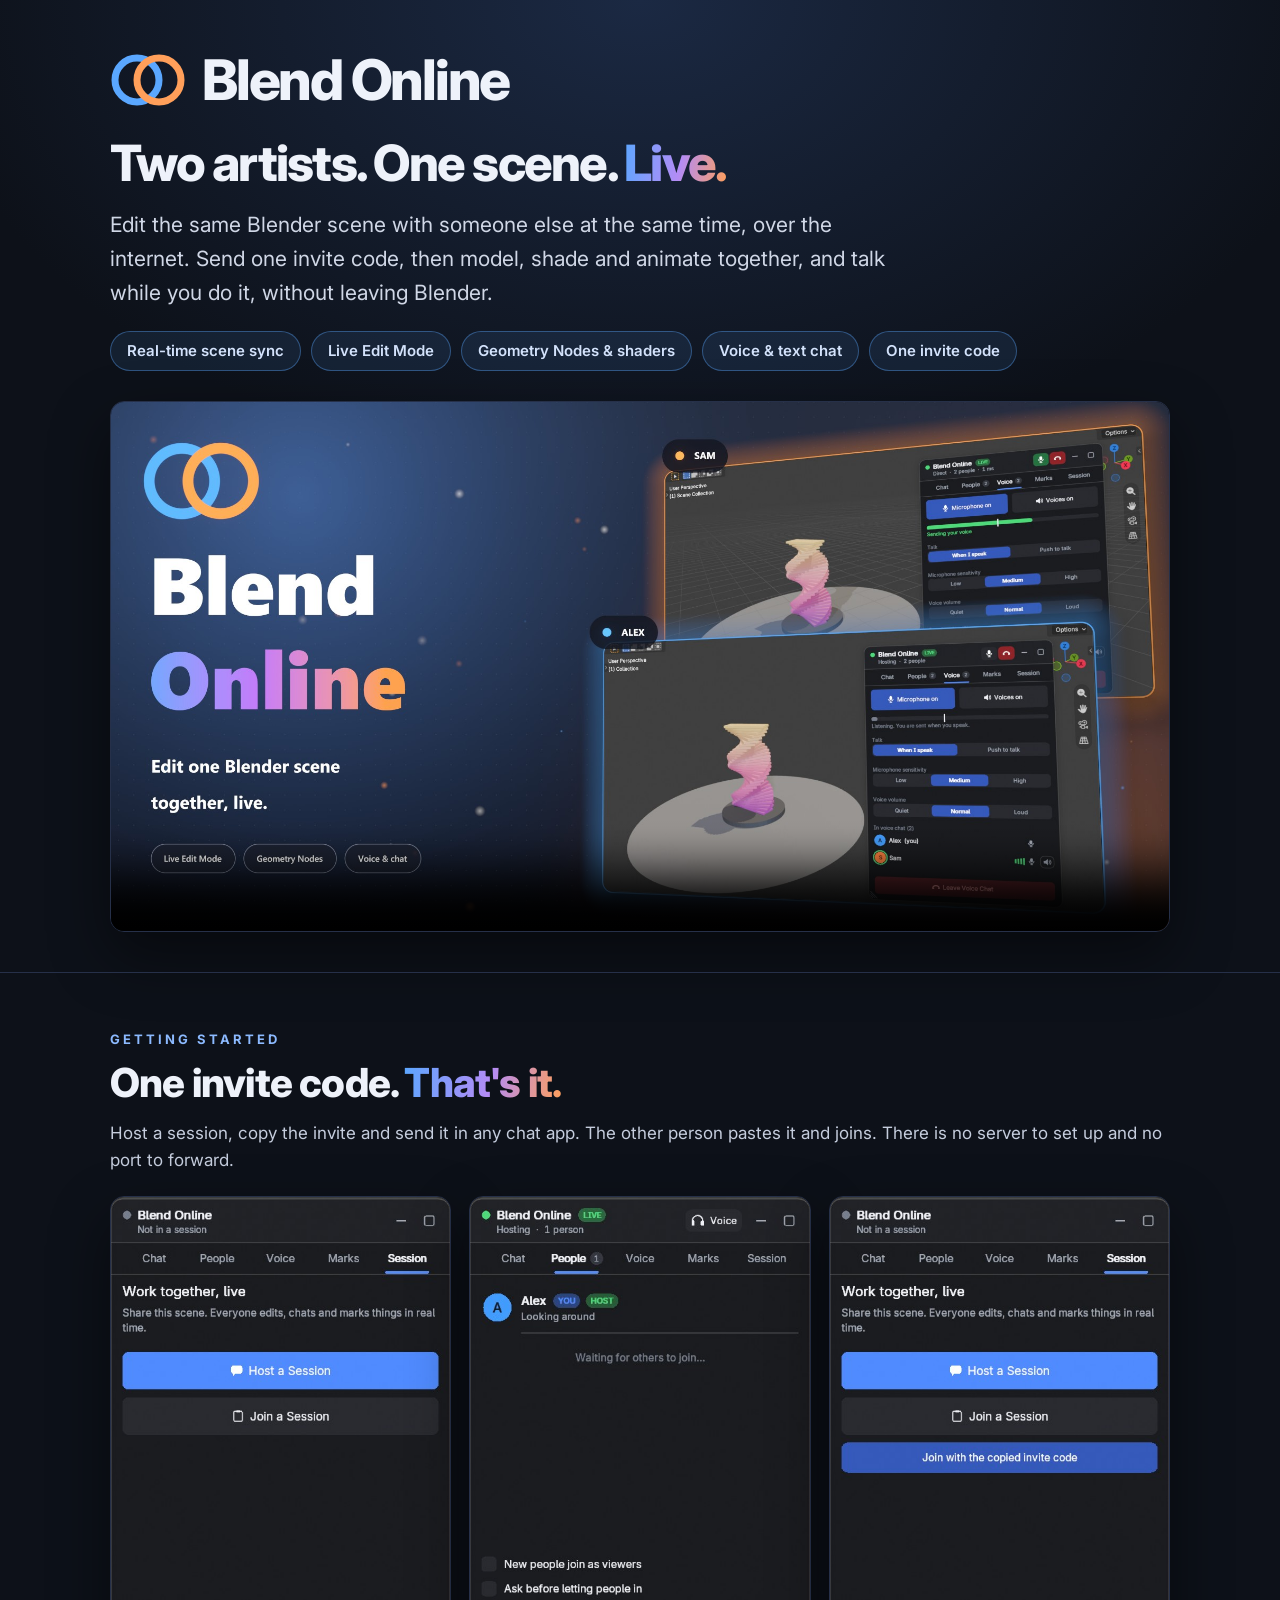
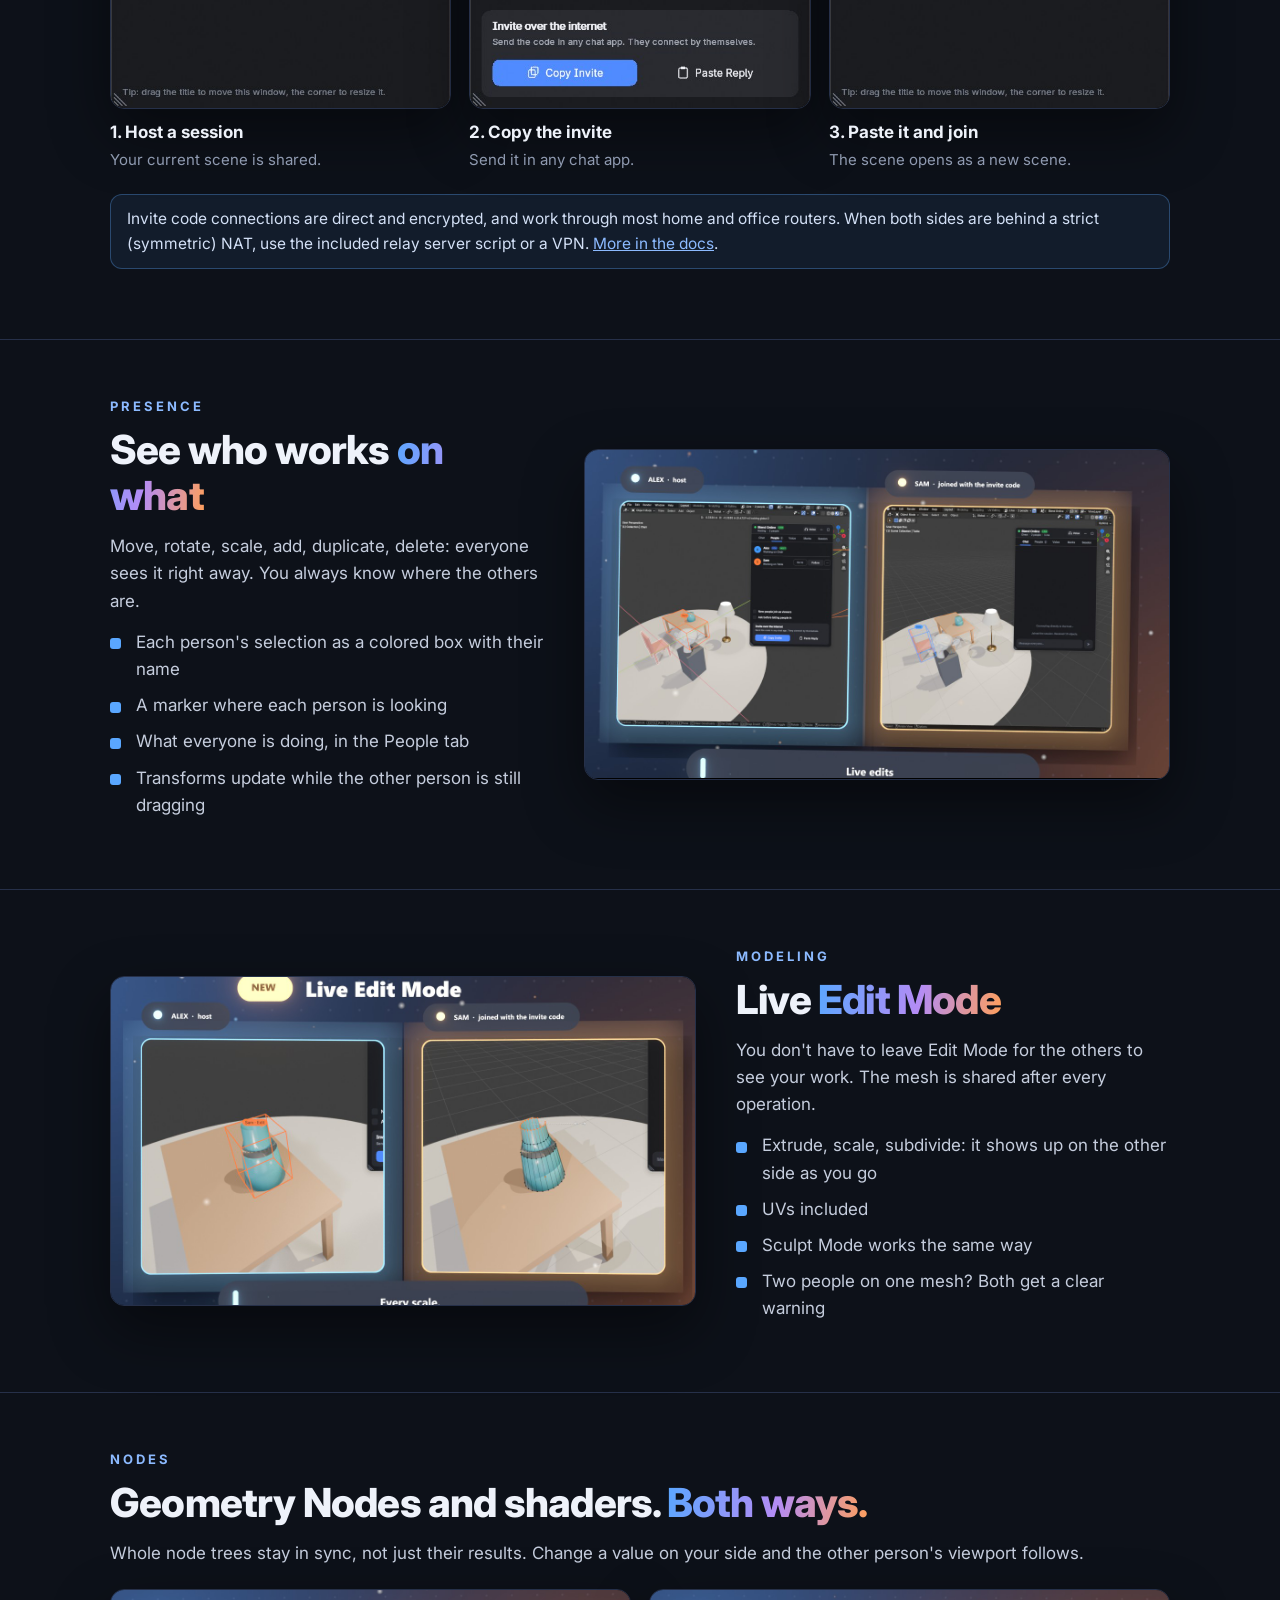
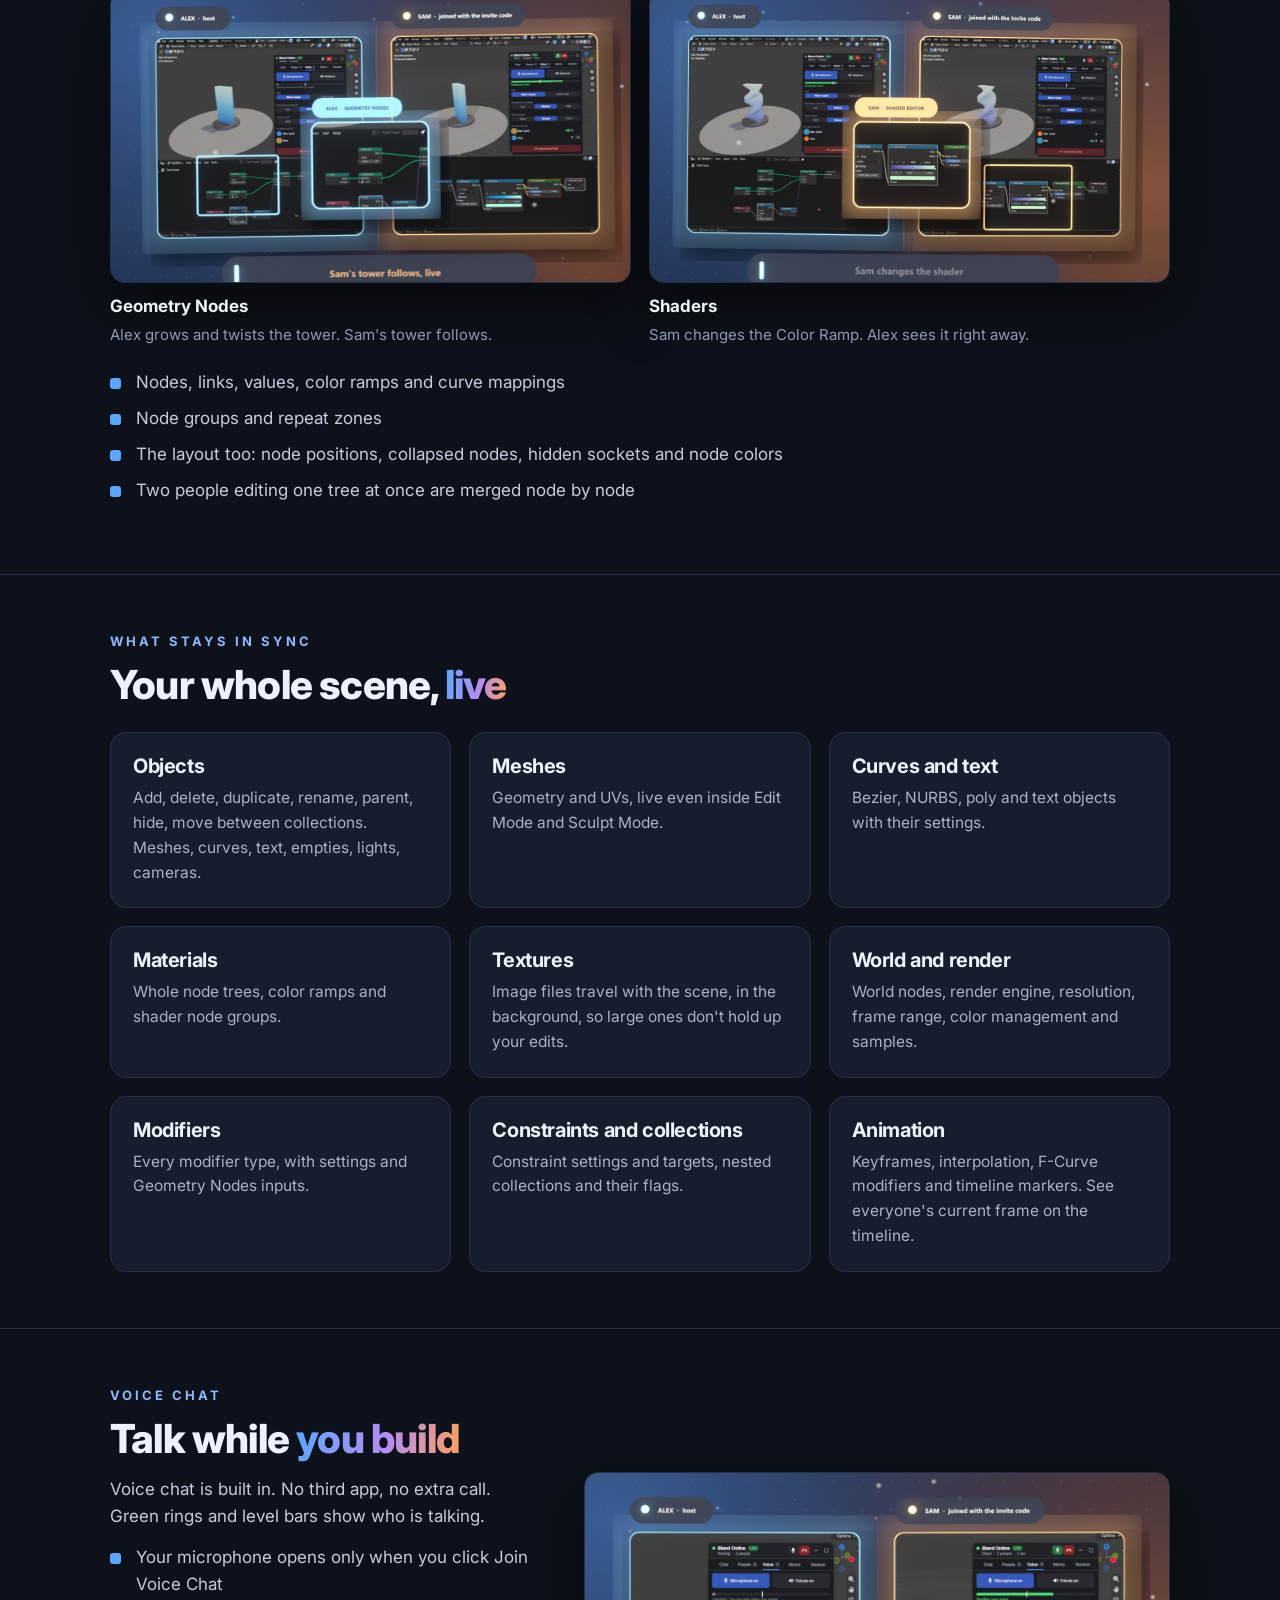
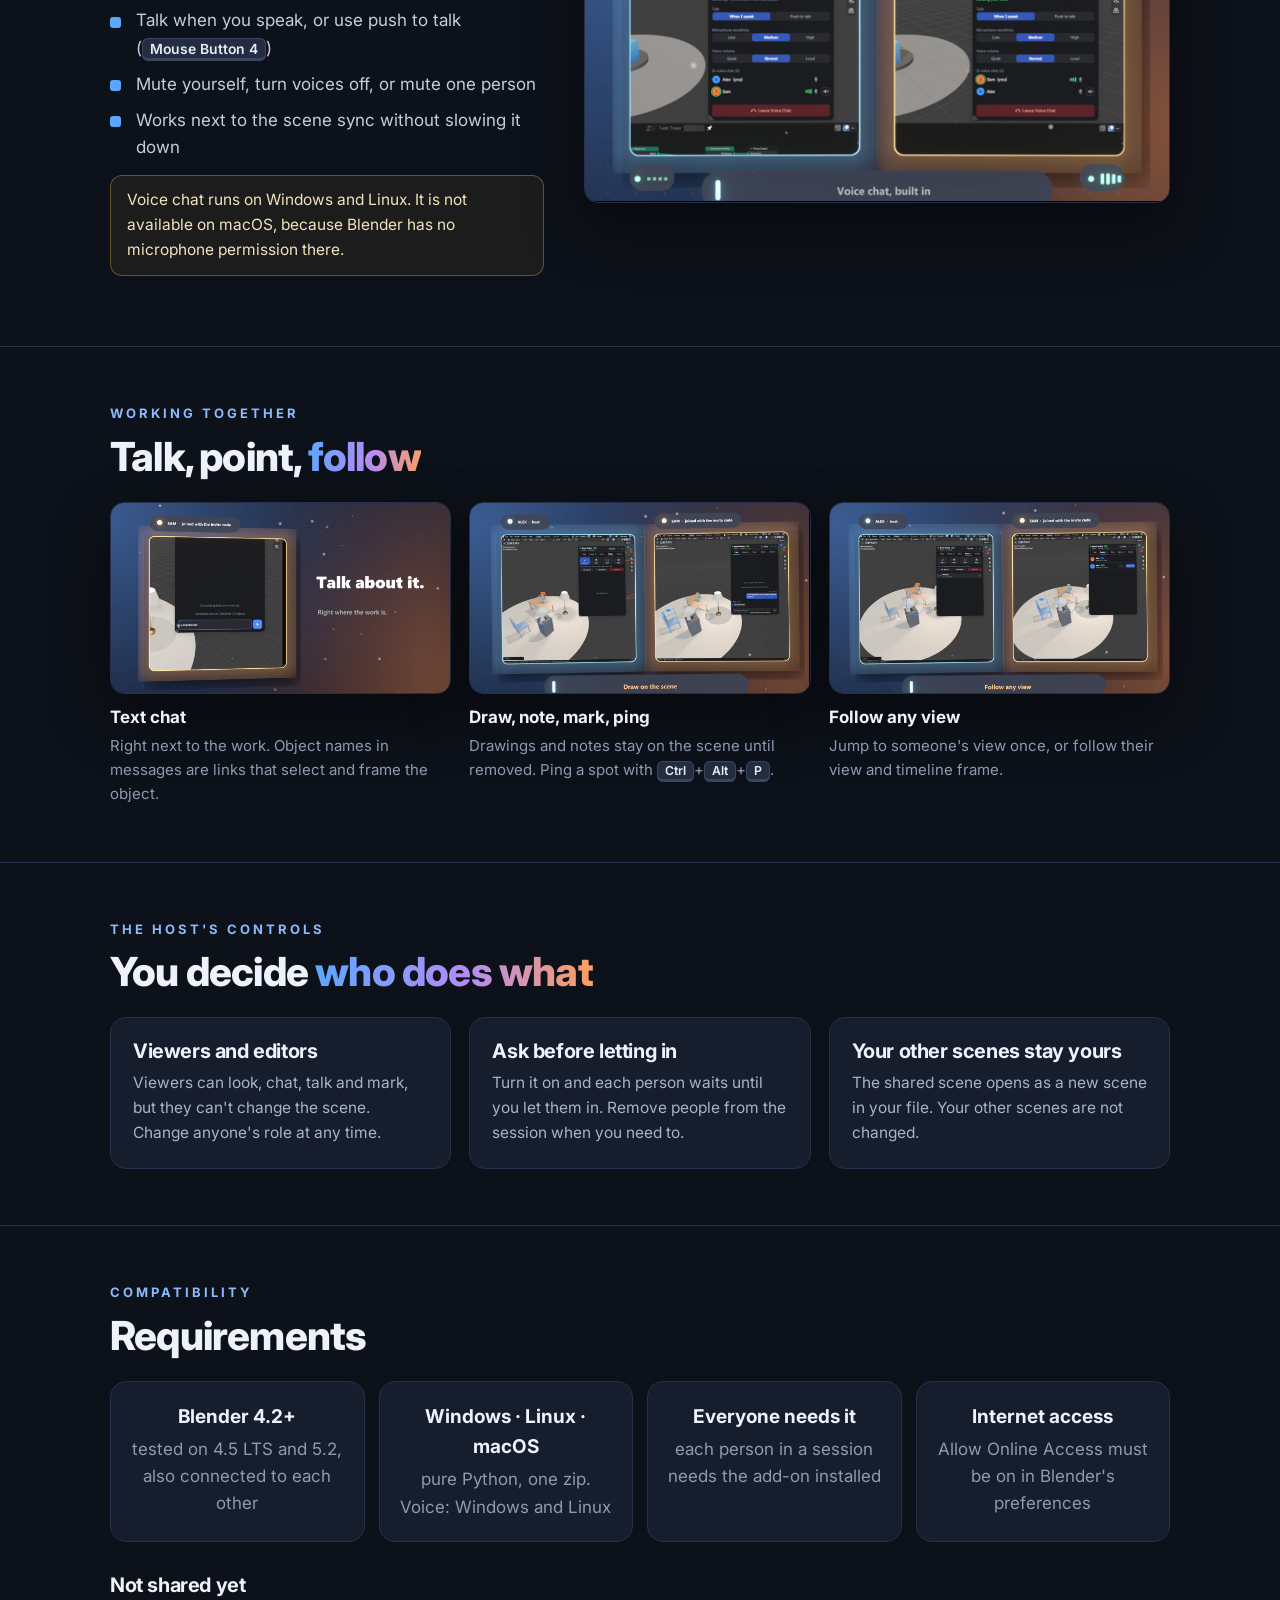
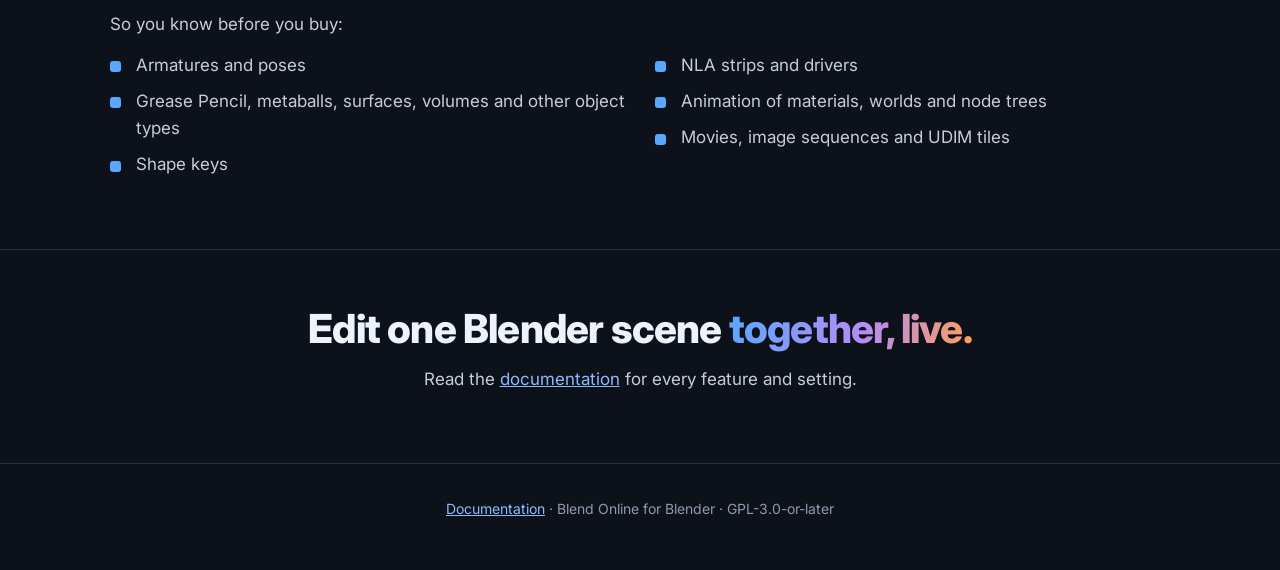
==== index.html @ 341006d5 "Add Blend Online product page and documentation Co-Authored-By: Claude Opus 5.5 <noreply@anthropic.c" ====
<!doctype html>
<html lang="en">
<head>
<meta charset="utf-8">
<meta name="viewport" content="width=device-width, initial-scale=1">
<title>Blend Online for Blender</title>
<meta name="description" content="Blend Online: edit one Blender scene together in real time over the internet, with voice and text chat. Join with one invite code.">
<meta property="og:title" content="Blend Online for Blender">
<meta property="og:description" content="Two artists. One scene. Live. Edit one Blender scene together in real time.">
<meta property="og:image" content="images/cover.jpg">
<link rel="icon" href="images/logo.png">
<link rel="stylesheet" href="assets/style.css">
<style>
.hero { padding: 48px 0 40px; background: radial-gradient(ellipse 80% 70% at 50% 0%, #1b2943 0%, var(--bg) 70%); }
.hero .brand { margin-bottom: 24px; }
.tagline { font-size: clamp(30px, 4.6vw, 50px); font-weight: 800; letter-spacing: -.035em; line-height: 1.08; margin: 0 0 18px; color: var(--text); }
.lead { font-size: clamp(18px, 2.2vw, 21px); color: #d0d7e6; max-width: 800px; margin-bottom: 22px; }
.chips { display: flex; flex-wrap: wrap; gap: 10px; margin-bottom: 30px; }
.chip { padding: 7px 16px; border-radius: 999px; background: rgba(90,167,255,.1); border: 1px solid rgba(90,167,255,.38); color: #d3e2fb; font-weight: 600; font-size: 15px; }
.spec .card { text-align: center; padding: 20px 14px; }
.spec b { display: block; font-size: 19px; margin-bottom: 4px; }
.cta { text-align: center; }
.not { columns: 2; column-gap: 30px; }
.not li { break-inside: avoid; }
@media (max-width: 820px) { .not { columns: 1; } }
</style>
</head>
<body>

<header class="hero">
  <div class="wrap">
    <div class="brand"><img class="logo" src="images/logo.svg" alt=""><h1>Blend Online</h1></div>
    <p class="tagline">Two artists. One scene. <span class="grad">Live.</span></p>
    <p class="lead">Edit the same Blender scene with someone else at the same time, over the internet. Send one invite code, then model, shade and animate together, and talk while you do it, without leaving Blender.</p>
    <div class="chips">
      <span class="chip">Real-time scene sync</span>
      <span class="chip">Live Edit Mode</span>
      <span class="chip">Geometry Nodes &amp; shaders</span>
      <span class="chip">Voice &amp; text chat</span>
      <span class="chip">One invite code</span>
    </div>
    <div class="media">
      <video src="media/promo.mp4" poster="images/cover.jpg" controls playsinline preload="none"></video>
    </div>
  </div>
</header>

<section>
  <div class="wrap">
    <div class="kicker">Getting started</div>
    <h2>One invite code. <span class="grad">That's it.</span></h2>
    <p>Host a session, copy the invite and send it in any chat app. The other person pastes it and joins. There is no server to set up and no port to forward.</p>
    <div class="grid3" style="margin-top:22px">
      <figure><div class="media"><img src="images/win_host.jpg" alt="The Session tab with the Host a Session button" loading="lazy"></div><figcaption><b>1. Host a session</b>Your current scene is shared.</figcaption></figure>
      <figure><div class="media"><img src="images/win_invite.jpg" alt="The People tab with the Copy Invite button" loading="lazy"></div><figcaption><b>2. Copy the invite</b>Send it in any chat app.</figcaption></figure>
      <figure><div class="media"><img src="images/win_join.jpg" alt="The Session tab with Join with the copied invite code" loading="lazy"></div><figcaption><b>3. Paste it and join</b>The scene opens as a new scene.</figcaption></figure>
    </div>
    <p class="note" style="margin-top:22px">Invite code connections are direct and encrypted, and work through most home and office routers. When both sides are behind a strict (symmetric) NAT, use the included relay server script or a VPN. <a href="docs.html#connect">More in the docs</a>.</p>
  </div>
</section>

<section>
  <div class="wrap split">
    <div class="txt">
      <div class="kicker">Presence</div>
      <h2>See who works <span class="grad">on what</span></h2>
      <p>Move, rotate, scale, add, duplicate, delete: everyone sees it right away. You always know where the others are.</p>
      <ul class="ticks">
        <li>Each person's selection as a colored box with their name</li>
        <li>A marker where each person is looking</li>
        <li>What everyone is doing, in the People tab</li>
        <li>Transforms update while the other person is still dragging</li>
      </ul>
    </div>
    <div class="media"><video src="media/presence.mp4" poster="images/poster_presence.jpg" autoplay muted loop playsinline preload="metadata"></video></div>
  </div>
</section>

<section>
  <div class="wrap split rev">
    <div class="txt">
      <div class="kicker">Modeling</div>
      <h2>Live <span class="grad">Edit Mode</span></h2>
      <p>You don't have to leave Edit Mode for the others to see your work. The mesh is shared after every operation.</p>
      <ul class="ticks">
        <li>Extrude, scale, subdivide: it shows up on the other side as you go</li>
        <li>UVs included</li>
        <li>Sculpt Mode works the same way</li>
        <li>Two people on one mesh? Both get a clear warning</li>
      </ul>
    </div>
    <div class="media"><video src="media/edit.mp4" poster="images/poster_edit.jpg" autoplay muted loop playsinline preload="metadata"></video></div>
  </div>
</section>

<section>
  <div class="wrap">
    <div class="kicker">Nodes</div>
    <h2>Geometry Nodes and shaders. <span class="grad">Both ways.</span></h2>
    <p>Whole node trees stay in sync, not just their results. Change a value on your side and the other person's viewport follows.</p>
    <div class="grid2" style="margin-top:22px">
      <figure><div class="media"><video src="media/nodes.mp4" poster="images/poster_nodes.jpg" autoplay muted loop playsinline preload="metadata"></video></div><figcaption><b>Geometry Nodes</b>Alex grows and twists the tower. Sam's tower follows.</figcaption></figure>
      <figure><div class="media"><video src="media/shader.mp4" poster="images/poster_shader.jpg" autoplay muted loop playsinline preload="metadata"></video></div><figcaption><b>Shaders</b>Sam changes the Color Ramp. Alex sees it right away.</figcaption></figure>
    </div>
    <ul class="ticks" style="margin-top:22px">
      <li>Nodes, links, values, color ramps and curve mappings</li>
      <li>Node groups and repeat zones</li>
      <li>The layout too: node positions, collapsed nodes, hidden sockets and node colors</li>
      <li>Two people editing one tree at once are merged node by node</li>
    </ul>
  </div>
</section>

<section>
  <div class="wrap">
    <div class="kicker">What stays in sync</div>
    <h2>Your whole scene, <span class="grad">live</span></h2>
    <div class="grid3" style="margin-top:24px">
      <div class="card"><h3>Objects</h3><p>Add, delete, duplicate, rename, parent, hide, move between collections. Meshes, curves, text, empties, lights, cameras.</p></div>
      <div class="card"><h3>Meshes</h3><p>Geometry and UVs, live even inside Edit Mode and Sculpt Mode.</p></div>
      <div class="card"><h3>Curves and text</h3><p>Bezier, NURBS, poly and text objects with their settings.</p></div>
      <div class="card"><h3>Materials</h3><p>Whole node trees, color ramps and shader node groups.</p></div>
      <div class="card"><h3>Textures</h3><p>Image files travel with the scene, in the background, so large ones don't hold up your edits.</p></div>
      <div class="card"><h3>World and render</h3><p>World nodes, render engine, resolution, frame range, color management and samples.</p></div>
      <div class="card"><h3>Modifiers</h3><p>Every modifier type, with settings and Geometry Nodes inputs.</p></div>
      <div class="card"><h3>Constraints and collections</h3><p>Constraint settings and targets, nested collections and their flags.</p></div>
      <div class="card"><h3>Animation</h3><p>Keyframes, interpolation, F-Curve modifiers and timeline markers. See everyone's current frame on the timeline.</p></div>
    </div>
  </div>
</section>

<section>
  <div class="wrap split">
    <div class="txt">
      <div class="kicker">Voice chat</div>
      <h2>Talk while <span class="grad">you build</span></h2>
      <p>Voice chat is built in. No third app, no extra call. Green rings and level bars show who is talking.</p>
      <ul class="ticks">
        <li>Your microphone opens only when you click Join Voice Chat</li>
        <li>Talk when you speak, or use push to talk (<kbd>Mouse Button 4</kbd>)</li>
        <li>Mute yourself, turn voices off, or mute one person</li>
        <li>Works next to the scene sync without slowing it down</li>
      </ul>
      <p class="note warn">Voice chat runs on Windows and Linux. It is not available on macOS, because Blender has no microphone permission there.</p>
    </div>
    <div class="media"><video src="media/voice.mp4" poster="images/poster_voice.jpg" autoplay muted loop playsinline preload="metadata"></video></div>
  </div>
</section>

<section>
  <div class="wrap">
    <div class="kicker">Working together</div>
    <h2>Talk, point, <span class="grad">follow</span></h2>
    <div class="grid3" style="margin-top:22px">
      <figure><div class="media"><video src="media/chat.mp4" poster="images/poster_chat.jpg" autoplay muted loop playsinline preload="metadata"></video></div><figcaption><b>Text chat</b>Right next to the work. Object names in messages are links that select and frame the object.</figcaption></figure>
      <figure><div class="media"><video src="media/draw.mp4" poster="images/poster_draw.jpg" autoplay muted loop playsinline preload="metadata"></video></div><figcaption><b>Draw, note, mark, ping</b>Drawings and notes stay on the scene until removed. Ping a spot with <kbd>Ctrl</kbd>+<kbd>Alt</kbd>+<kbd>P</kbd>.</figcaption></figure>
      <figure><div class="media"><video src="media/follow.mp4" poster="images/poster_follow.jpg" autoplay muted loop playsinline preload="metadata"></video></div><figcaption><b>Follow any view</b>Jump to someone's view once, or follow their view and timeline frame.</figcaption></figure>
    </div>
  </div>
</section>

<section>
  <div class="wrap">
    <div class="kicker">The host's controls</div>
    <h2>You decide <span class="grad">who does what</span></h2>
    <div class="grid3" style="margin-top:22px">
      <div class="card"><h3>Viewers and editors</h3><p>Viewers can look, chat, talk and mark, but they can't change the scene. Change anyone's role at any time.</p></div>
      <div class="card"><h3>Ask before letting in</h3><p>Turn it on and each person waits until you let them in. Remove people from the session when you need to.</p></div>
      <div class="card"><h3>Your other scenes stay yours</h3><p>The shared scene opens as a new scene in your file. Your other scenes are not changed.</p></div>
    </div>
  </div>
</section>

<section>
  <div class="wrap">
    <div class="kicker">Compatibility</div>
    <h2>Requirements</h2>
    <div class="grid4 spec" style="margin-top:22px">
      <div class="card"><b>Blender 4.2+</b><span class="muted">tested on 4.5 LTS and 5.2, also connected to each other</span></div>
      <div class="card"><b>Windows · Linux · macOS</b><span class="muted">pure Python, one zip. Voice: Windows and Linux</span></div>
      <div class="card"><b>Everyone needs it</b><span class="muted">each person in a session needs the add-on installed</span></div>
      <div class="card"><b>Internet access</b><span class="muted">Allow Online Access must be on in Blender's preferences</span></div>
    </div>
    <h3 style="margin-top:32px">Not shared yet</h3>
    <p>So you know before you buy:</p>
    <ul class="ticks not">
      <li>Armatures and poses</li>
      <li>Grease Pencil, metaballs, surfaces, volumes and other object types</li>
      <li>Shape keys</li>
      <li>NLA strips and drivers</li>
      <li>Animation of materials, worlds and node trees</li>
      <li>Movies, image sequences and UDIM tiles</li>
    </ul>
  </div>
</section>

<section class="cta">
  <div class="wrap">
    <h2>Edit one Blender scene <span class="grad">together, live.</span></h2>
    <p>Read the <a href="docs.html">documentation</a> for every feature and setting.</p>
  </div>
</section>

<footer>
  <div class="wrap"><a href="docs.html">Documentation</a> · Blend Online for Blender · GPL-3.0-or-later</div>
</footer>

<script src="assets/embed.js"></script>
</body>
</html>
---- assets/style.css ----
@font-face { font-family: "Inter"; font-style: normal; font-weight: 100 900; font-display: swap;
  src: url(../fonts/inter-latin-standard-normal.woff2) format("woff2");
  unicode-range: U+0000-00FF, U+0131, U+0152-0153, U+02BB-02BC, U+02C6, U+02DA, U+02DC, U+0304, U+0308, U+0329, U+2000-206F, U+20AC, U+2122, U+2191, U+2193, U+2212, U+2215, U+FEFF, U+FFFD; }
@font-face { font-family: "Inter"; font-style: normal; font-weight: 100 900; font-display: swap;
  src: url(../fonts/inter-latin-ext-standard-normal.woff2) format("woff2");
  unicode-range: U+0100-02BA, U+02BD-02C5, U+02C7-02CC, U+02CE-02D7, U+02DD-02FF, U+0304, U+0308, U+0329, U+1D00-1DBF, U+1E00-1E9F, U+1EF2-1EFF, U+2020, U+20A0-20AB, U+20AD-20C0, U+2113, U+2C60-2C7F, U+A720-A7FF; }

:root {
  --bg: #0d1119; --bg2: #121827; --card: #161d2c; --card2: #1b2335; --line: #263049;
  --text: #eef2fa; --soft: #c5cddd; --muted: #8f9ab0; --accent: #5aa7ff; --accent2: #8cbaff; --orange: #ff9f5a;
  --good: #43c47a; --warn: #f2b84b; --bad: #ff8a7a;
}
* { box-sizing: border-box; }
html { scroll-behavior: smooth; }
body {
  margin: 0; background: var(--bg); color: var(--text);
  font: 17px/1.6 "Inter", "Segoe UI", system-ui, -apple-system, "Helvetica Neue", Arial, sans-serif;
  -webkit-font-smoothing: antialiased; overflow-x: hidden;
}
img, video { max-width: 100%; display: block; }
a { color: var(--accent2); }
.wrap { max-width: 1100px; margin: 0 auto; padding: 0 20px; }
section { padding: 56px 0; border-top: 1px solid var(--line); scroll-margin-top: 10px; }
h1, h2, h3 { line-height: 1.15; margin: 0 0 14px; letter-spacing: -.02em; }
h2 { font-size: clamp(27px, 4vw, 40px); font-weight: 800; }
h3 { font-size: 20px; font-weight: 700; }
p { margin: 0 0 14px; color: var(--soft); }
b, strong { color: var(--text); }
.grad { background: linear-gradient(100deg, #5aa7ff, #b48cf5 55%, #ff9f5a); -webkit-background-clip: text; background-clip: text; color: transparent; }
.muted { color: var(--muted); }
.kicker { color: var(--accent2); font-weight: 700; letter-spacing: 3px; text-transform: uppercase; font-size: 13px; margin-bottom: 10px; }
.media { border-radius: 14px; overflow: hidden; border: 1px solid var(--line); box-shadow: 0 24px 60px rgba(0,0,0,.45); background: #000; }
.media img, .media video { width: 100%; }
figure { margin: 0; }
figcaption { margin-top: 10px; font-size: 15px; color: var(--muted); }
figcaption b { display: block; font-size: 17px; margin-bottom: 2px; }
kbd { font-family: inherit; font-size: .82em; font-weight: 600; background: #232c40; border: 1px solid #3a4560; border-bottom-width: 3px;
  border-radius: 6px; padding: 1px 7px; color: #e6eaf3; white-space: nowrap; }
code { font-family: Consolas, "SF Mono", monospace; font-size: .86em; background: #1a2131; border: 1px solid var(--line); border-radius: 5px; padding: 1px 6px; color: #e3e7f0; }

.logo { width: 76px; height: 56px; flex: none; }
.brand { display: flex; align-items: center; gap: 16px; }
.brand h1 { font-size: clamp(34px, 5.4vw, 56px); margin: 0; font-weight: 800; letter-spacing: -.04em; }

ul.ticks { list-style: none; padding: 0; margin: 0 0 14px; }
ul.ticks li { position: relative; padding-left: 26px; margin-bottom: 9px; color: var(--soft); }
ul.ticks li::before { content: ""; position: absolute; left: 0; top: .55em; width: 11px; height: 11px; border-radius: 3px; background: var(--accent); }

.split > *, .grid2 > *, .grid3 > *, .grid4 > * { min-width: 0; }
.split { display: grid; grid-template-columns: 1fr 1.35fr; gap: 40px; align-items: center; }
.split.rev { grid-template-columns: 1.35fr 1fr; }
.split.rev > .txt { order: 2; }
.grid2 { display: grid; grid-template-columns: repeat(2, 1fr); gap: 18px; }
.grid3 { display: grid; grid-template-columns: repeat(3, 1fr); gap: 18px; }
.grid4 { display: grid; grid-template-columns: repeat(4, 1fr); gap: 14px; }
.card { background: var(--card); border: 1px solid var(--line); border-radius: 16px; padding: 22px; }
.card h3 { margin-bottom: 8px; }
.card p { font-size: 15.5px; margin: 0; color: #a9b3c7; }
.note { background: rgba(90,167,255,.08); border: 1px solid rgba(90,167,255,.32); border-radius: 12px; padding: 12px 16px; margin: 14px 0; color: #d3e0f6; font-size: 15.5px; }
.warn { background: rgba(242,184,75,.07); border-color: rgba(242,184,75,.35); color: #f1e3bf; }
footer { padding: 34px 0 50px; border-top: 1px solid var(--line); color: var(--muted); font-size: 14px; text-align: center; }
footer a { color: var(--accent2); }

@media (max-width: 820px) {
  .split, .split.rev { grid-template-columns: 1fr; gap: 22px; }
  .split.rev > .txt { order: 0; }
  .grid2, .grid3 { grid-template-columns: 1fr; }
  .grid4 { grid-template-columns: repeat(2, 1fr); }
  section { padding: 40px 0; }
}
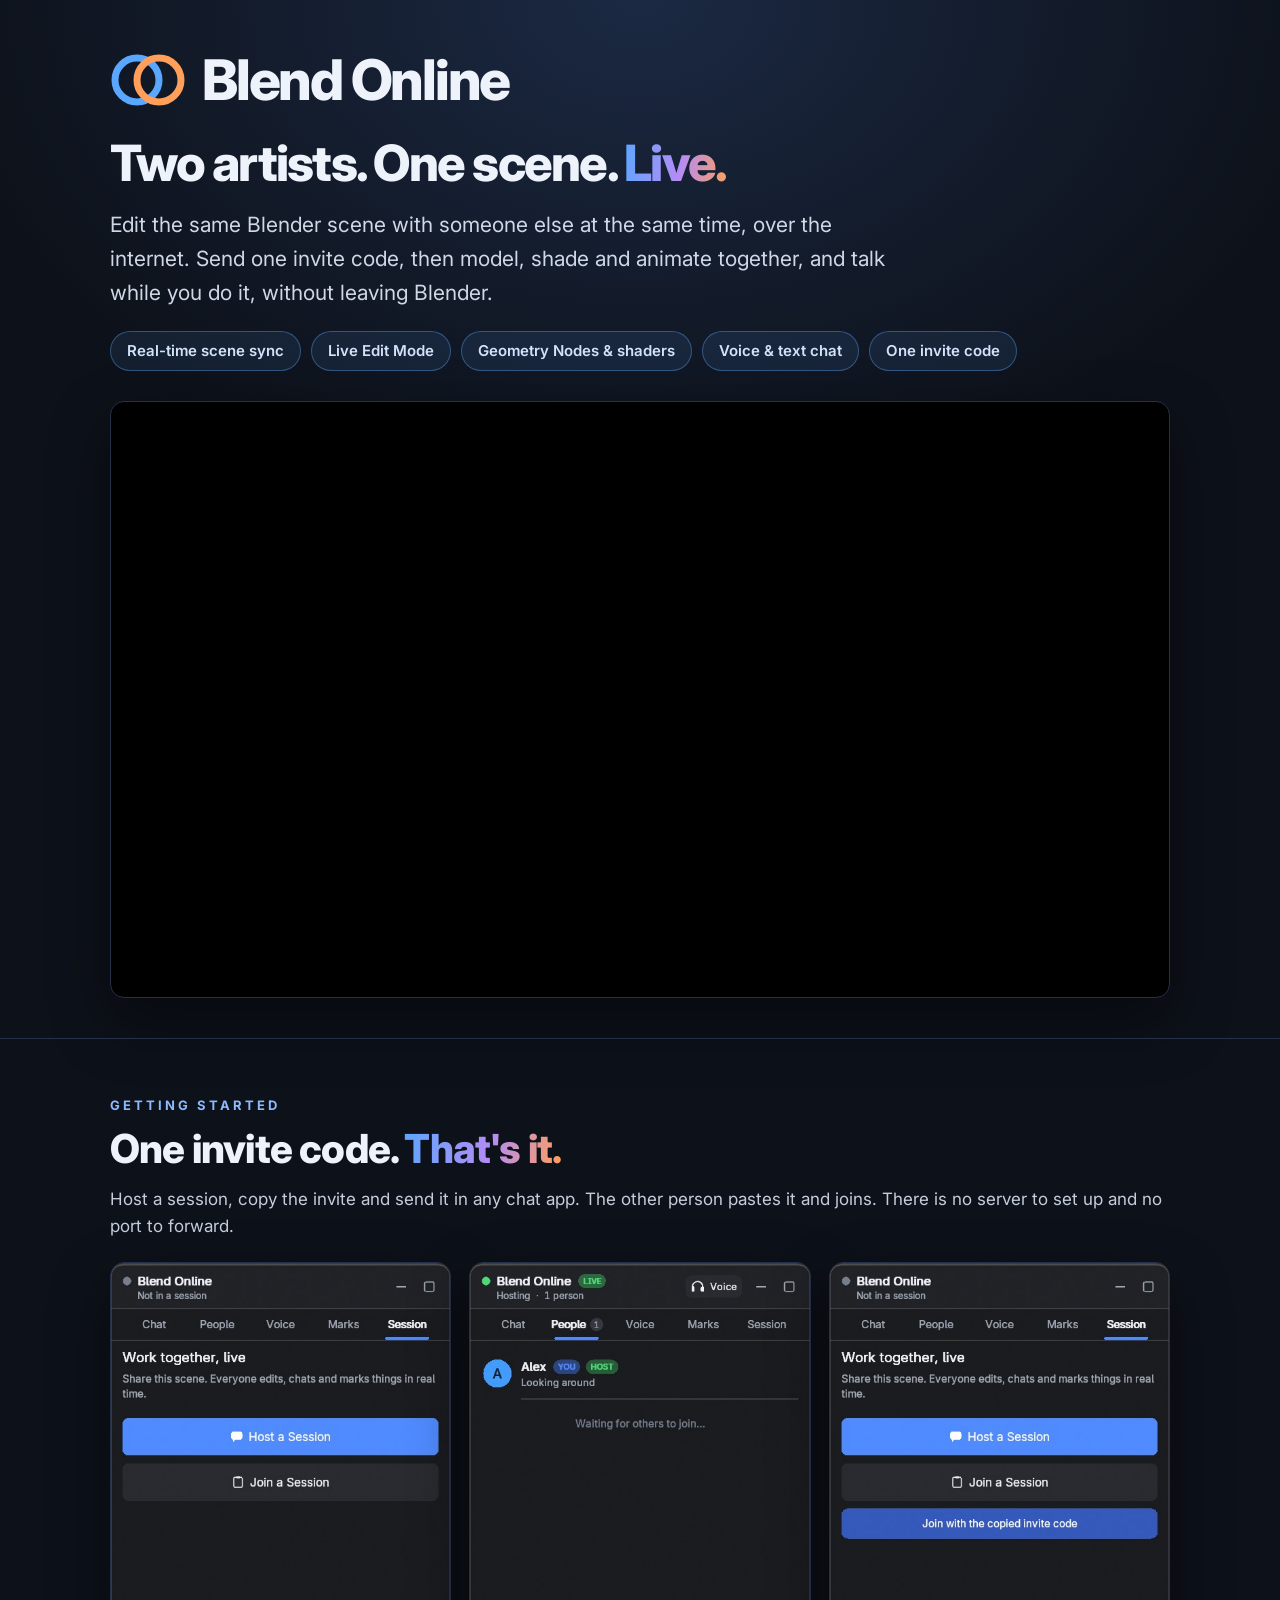
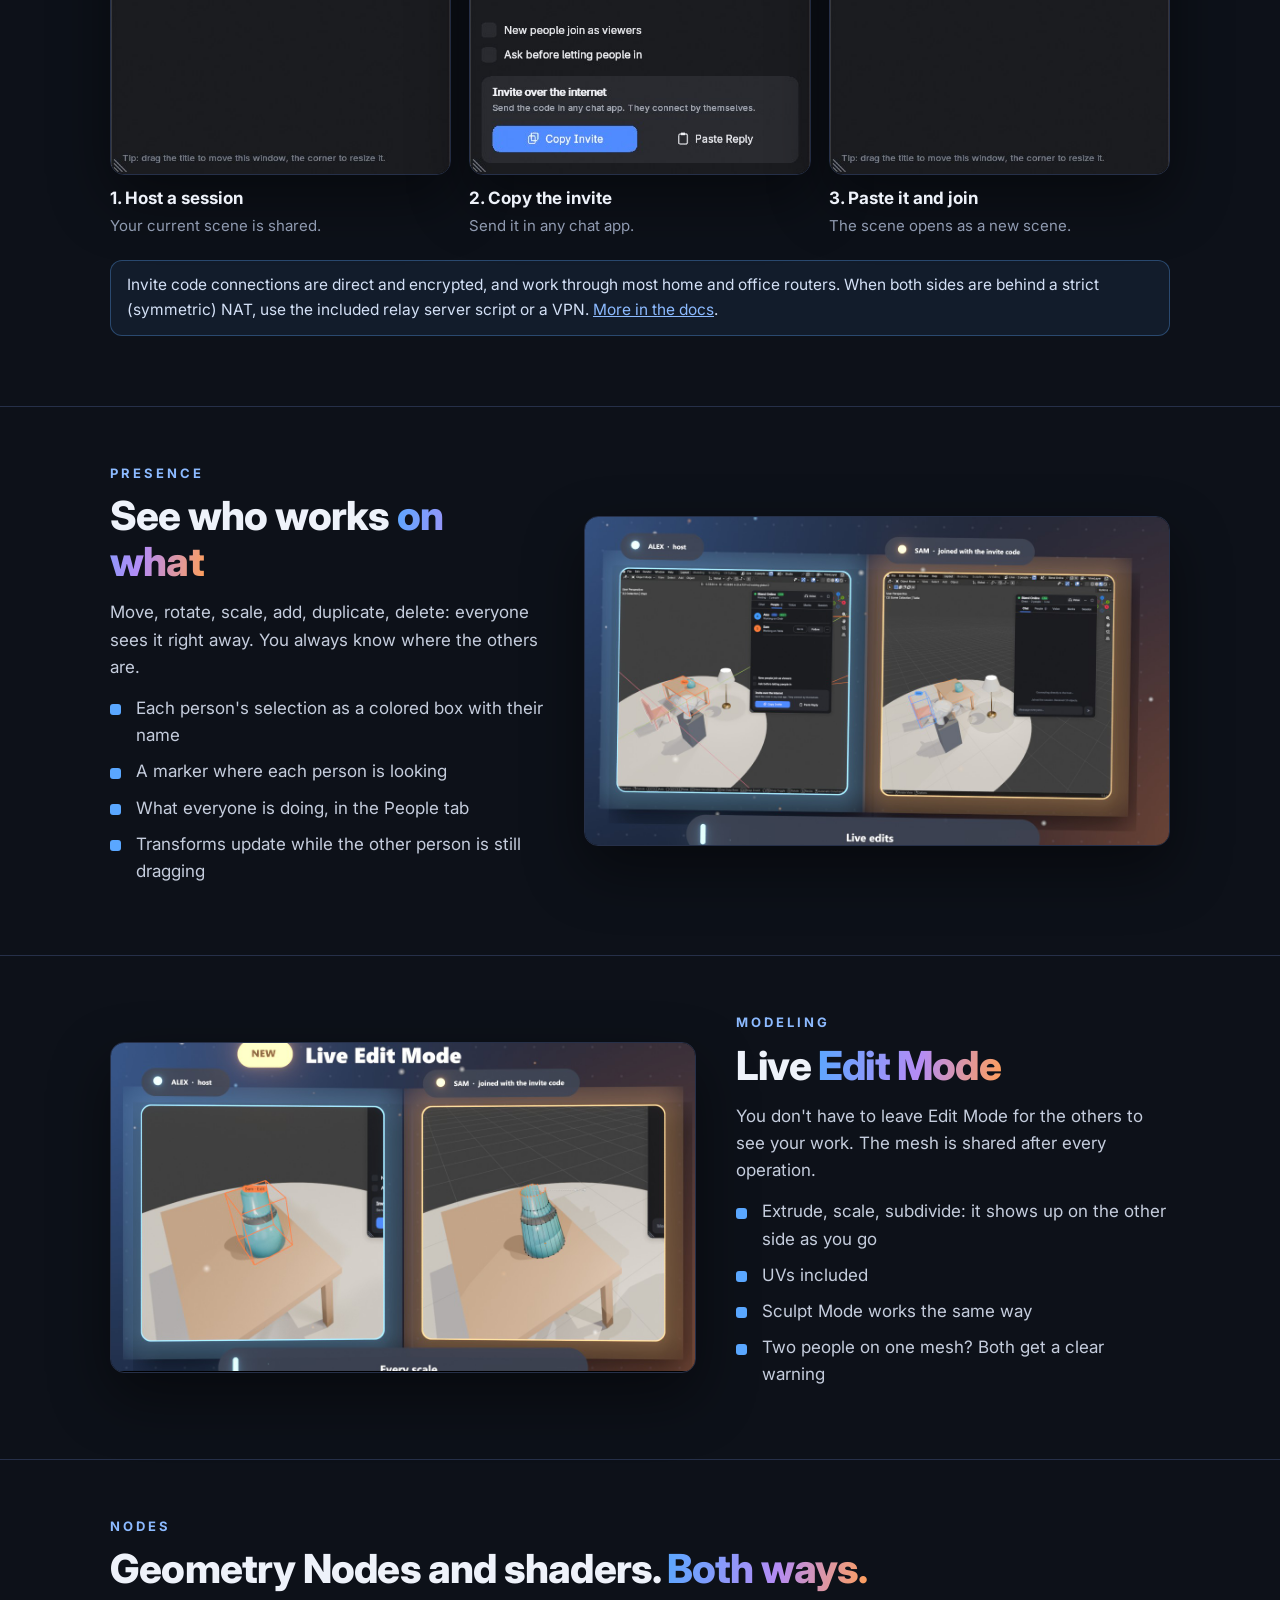
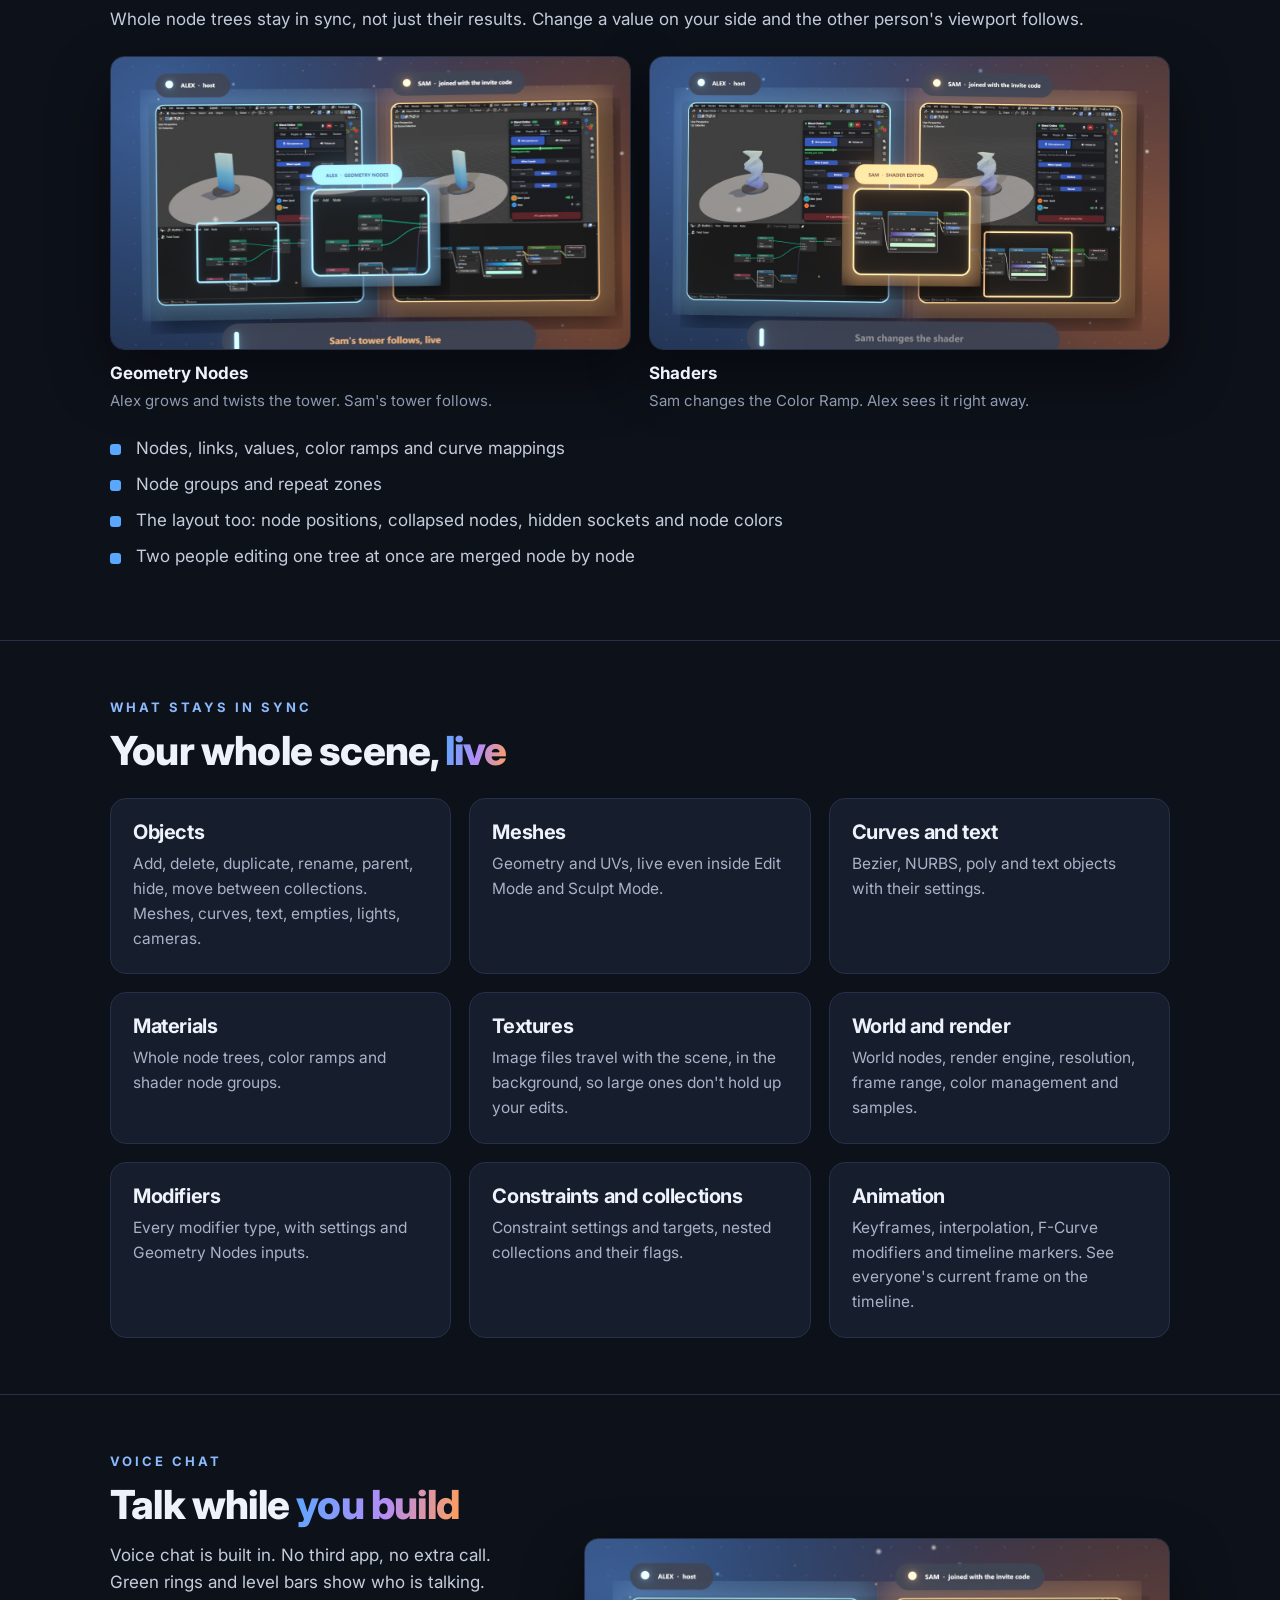
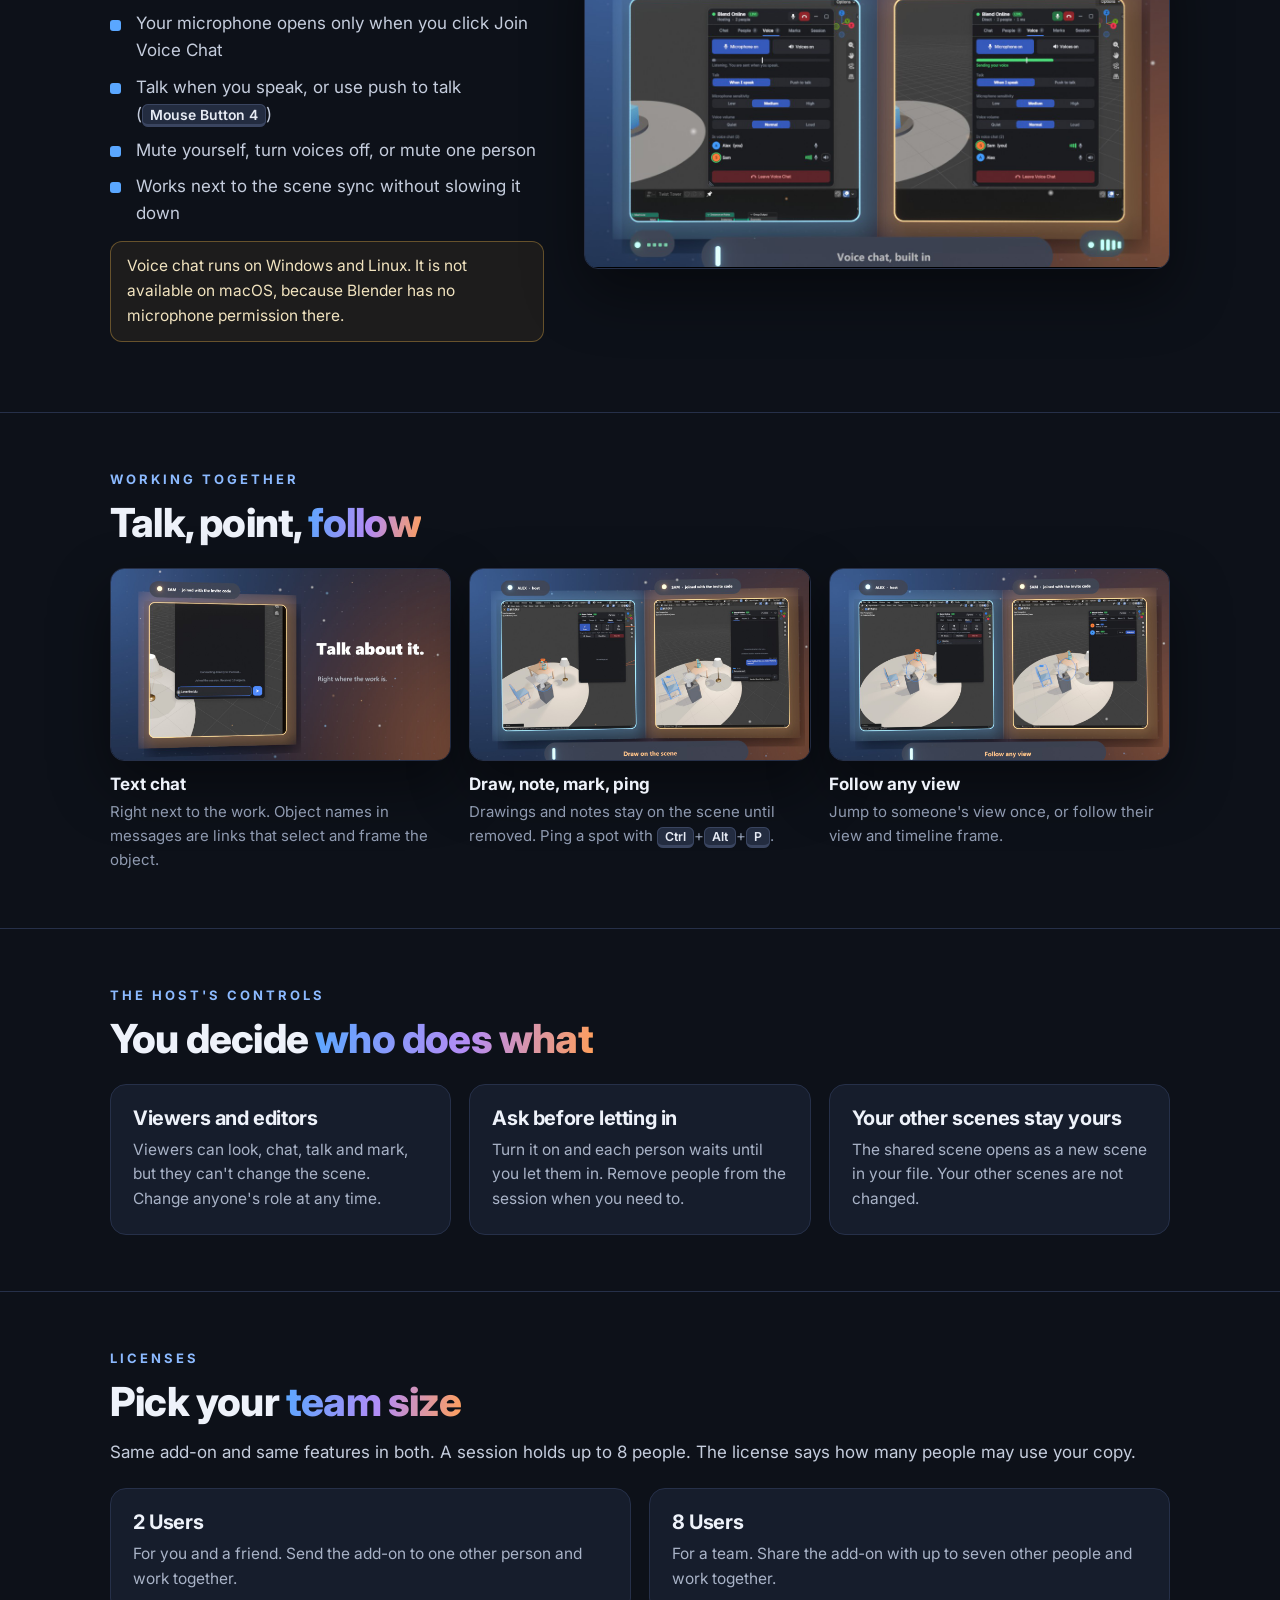
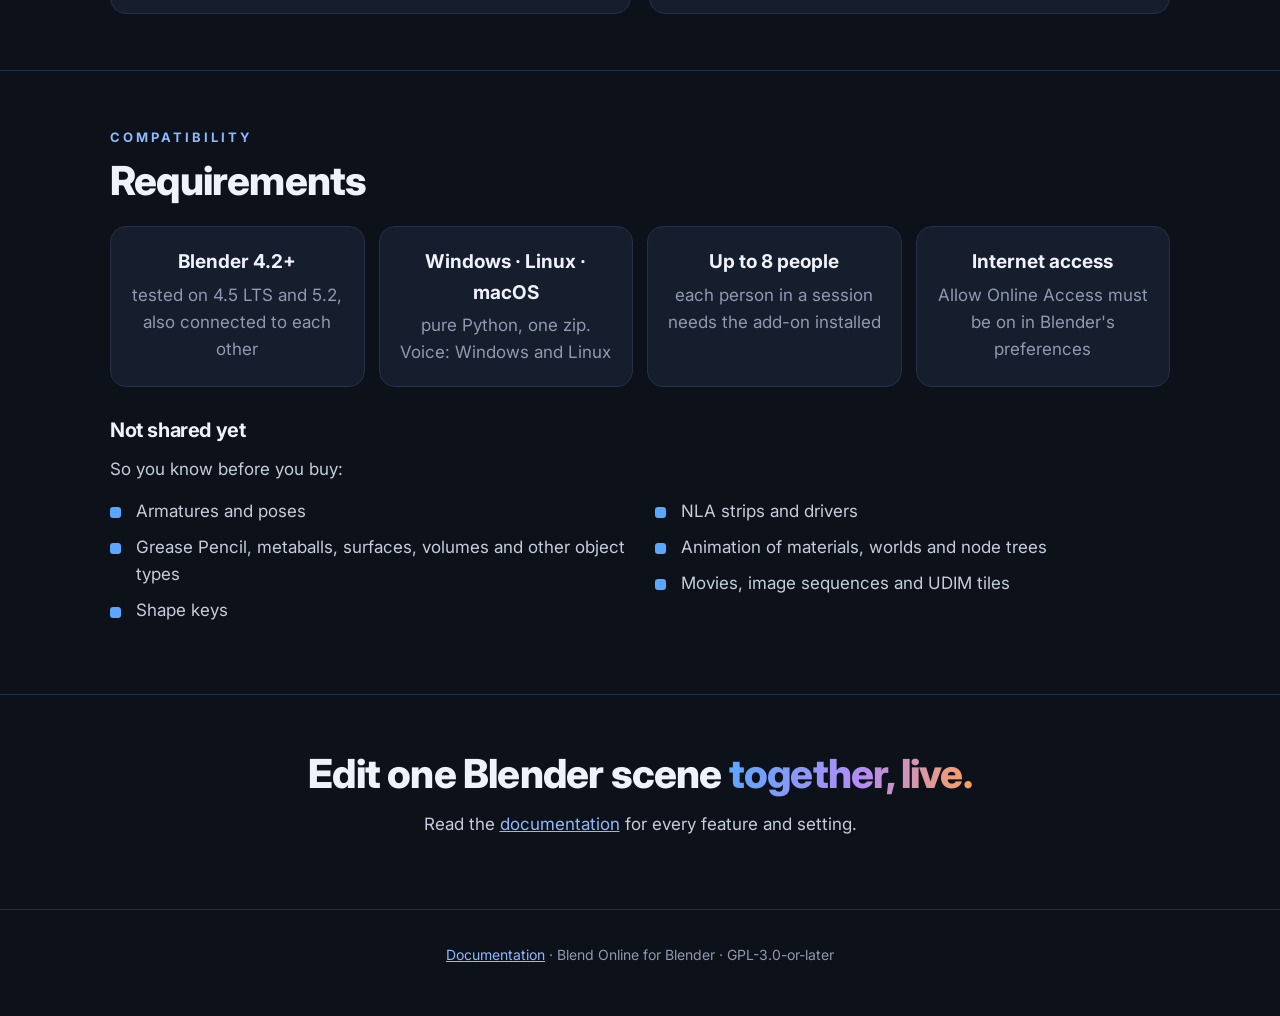
==== commit a0b8309c: "Use the YouTube video, add the licenses, fix the presence loop The promo plays from YouTube now, so " ====
--- a/index.html
+++ b/index.html
@@ -40,7 +40,7 @@
       <span class="chip">One invite code</span>
     </div>
     <div class="media">
-      <video src="media/promo.mp4" poster="images/cover.jpg" controls playsinline preload="none"></video>
+      <iframe src="https://www.youtube-nocookie.com/embed/EWpHzKYHCZs?rel=0" title="Blend Online promo video" allow="accelerometer; autoplay; clipboard-write; encrypted-media; gyroscope; picture-in-picture; web-share" referrerpolicy="strict-origin-when-cross-origin" allowfullscreen loading="lazy"></iframe>
     </div>
   </div>
 </header>
@@ -151,7 +151,7 @@
   <div class="wrap">
     <div class="kicker">Working together</div>
     <h2>Talk, point, <span class="grad">follow</span></h2>
-    <div class="grid3" style="margin-top:22px">
+    <div class="grid3 videos" style="margin-top:22px">
       <figure><div class="media"><video src="media/chat.mp4" poster="images/poster_chat.jpg" autoplay muted loop playsinline preload="metadata"></video></div><figcaption><b>Text chat</b>Right next to the work. Object names in messages are links that select and frame the object.</figcaption></figure>
       <figure><div class="media"><video src="media/draw.mp4" poster="images/poster_draw.jpg" autoplay muted loop playsinline preload="metadata"></video></div><figcaption><b>Draw, note, mark, ping</b>Drawings and notes stay on the scene until removed. Ping a spot with <kbd>Ctrl</kbd>+<kbd>Alt</kbd>+<kbd>P</kbd>.</figcaption></figure>
       <figure><div class="media"><video src="media/follow.mp4" poster="images/poster_follow.jpg" autoplay muted loop playsinline preload="metadata"></video></div><figcaption><b>Follow any view</b>Jump to someone's view once, or follow their view and timeline frame.</figcaption></figure>
@@ -173,12 +173,24 @@
 
 <section>
   <div class="wrap">
+    <div class="kicker">Licenses</div>
+    <h2>Pick your <span class="grad">team size</span></h2>
+    <p>Same add-on and same features in both. A session holds up to 8 people. The license says how many people may use your copy.</p>
+    <div class="grid2" style="margin-top:22px">
+      <div class="card"><h3>2 Users</h3><p>For you and a friend. Send the add-on to one other person and work together.</p></div>
+      <div class="card"><h3>8 Users</h3><p>For a team. Share the add-on with up to seven other people and work together.</p></div>
+    </div>
+  </div>
+</section>
+
+<section>
+  <div class="wrap">
     <div class="kicker">Compatibility</div>
     <h2>Requirements</h2>
     <div class="grid4 spec" style="margin-top:22px">
       <div class="card"><b>Blender 4.2+</b><span class="muted">tested on 4.5 LTS and 5.2, also connected to each other</span></div>
       <div class="card"><b>Windows · Linux · macOS</b><span class="muted">pure Python, one zip. Voice: Windows and Linux</span></div>
-      <div class="card"><b>Everyone needs it</b><span class="muted">each person in a session needs the add-on installed</span></div>
+      <div class="card"><b>Up to 8 people</b><span class="muted">each person in a session needs the add-on installed</span></div>
       <div class="card"><b>Internet access</b><span class="muted">Allow Online Access must be on in Blender's preferences</span></div>
     </div>
     <h3 style="margin-top:32px">Not shared yet</h3>
--- a/assets/style.css
+++ b/assets/style.css
@@ -30,7 +30,8 @@
 .muted { color: var(--muted); }
 .kicker { color: var(--accent2); font-weight: 700; letter-spacing: 3px; text-transform: uppercase; font-size: 13px; margin-bottom: 10px; }
 .media { border-radius: 14px; overflow: hidden; border: 1px solid var(--line); box-shadow: 0 24px 60px rgba(0,0,0,.45); background: #000; }
-.media img, .media video { width: 100%; }
+.media img, .media video, .media iframe { width: 100%; }
+.media iframe { display: block; aspect-ratio: 16 / 9; border: 0; }
 figure { margin: 0; }
 figcaption { margin-top: 10px; font-size: 15px; color: var(--muted); }
 figcaption b { display: block; font-size: 17px; margin-bottom: 2px; }
@@ -61,10 +62,13 @@
 footer { padding: 34px 0 50px; border-top: 1px solid var(--line); color: var(--muted); font-size: 14px; text-align: center; }
 footer a { color: var(--accent2); }
 
-@media (max-width: 820px) {
+@media (max-width: 900px) {     /* also the store's 832 px iframe: videos get the full width there, so they can be read */
   .split, .split.rev { grid-template-columns: 1fr; gap: 22px; }
   .split.rev > .txt { order: 0; }
-  .grid2, .grid3 { grid-template-columns: 1fr; }
+  .grid2, .grid3.videos { grid-template-columns: 1fr; gap: 26px; }
+}
+@media (max-width: 820px) {
+  .grid3 { grid-template-columns: 1fr; }
   .grid4 { grid-template-columns: repeat(2, 1fr); }
   section { padding: 40px 0; }
 }
